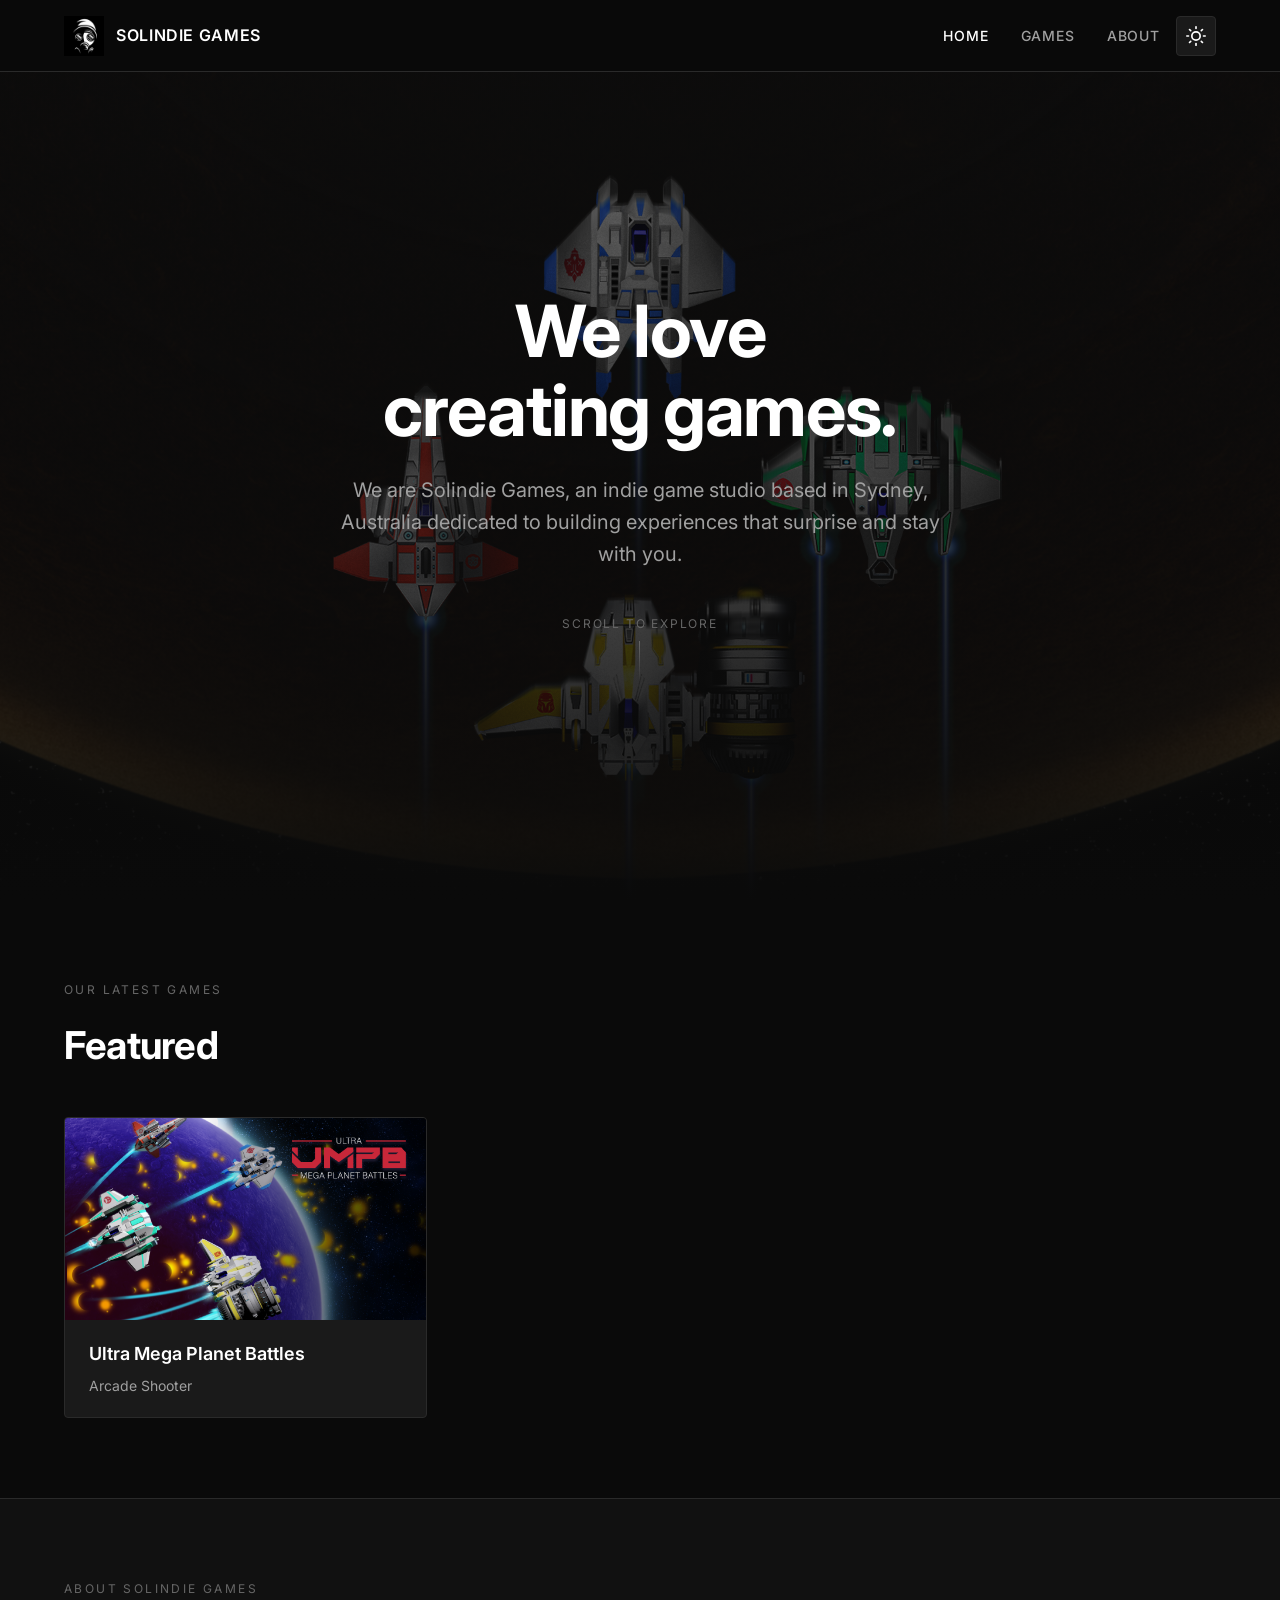
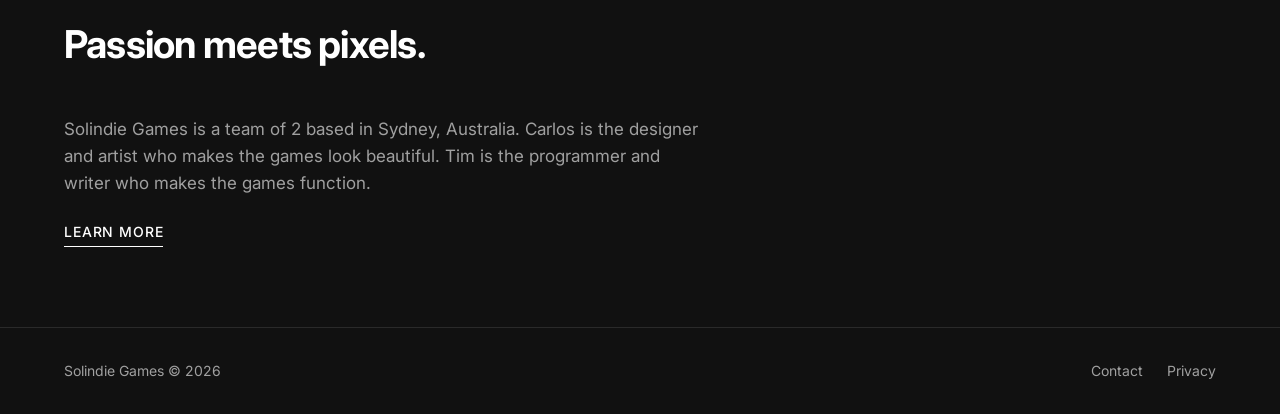
==== index.html @ 73106e8d "Initial commit" ====
<!DOCTYPE html>
<html lang="en">
<head>
  <meta charset="UTF-8">
  <meta name="viewport" content="width=device-width, initial-scale=1.0">
  <title>Solindie Games</title>
  <meta name="description" content="Solindie Games — an indie game studio crafting memorable experiences.">
  <link rel="icon" href="assets/logo/mask_only.png" type="image/png">
  <link rel="preconnect" href="https://fonts.googleapis.com">
  <link rel="preconnect" href="https://fonts.gstatic.com" crossorigin>
  <link href="https://fonts.googleapis.com/css2?family=Inter:wght@400;500;600;700&display=swap" rel="stylesheet">
  <script>
    (function () {
      if (localStorage.getItem("theme") === "light") {
        document.documentElement.setAttribute("data-theme", "light");
      }
    })();
  </script>
  <link rel="stylesheet" href="css/styles.css">
</head>
<body>
  <header class="site-header">
    <div class="container header-inner">
      <a href="index.html" class="logo-link">
        <img src="assets/logo/mask_only.png" alt="Solindie Games" class="logo-img">
        <span class="logo-text">Solindie Games</span>
      </a>
      <div class="header-actions">
      <nav class="site-nav">
        <a href="index.html" class="nav-link active">Home</a>
        <a href="games.html" class="nav-link">Games</a>
        <a href="about.html" class="nav-link">About</a>
      </nav>
      <button class="theme-toggle" type="button" aria-label="Switch to light theme" title="Switch to light theme">
        <svg class="theme-icon theme-icon-sun" xmlns="http://www.w3.org/2000/svg" width="20" height="20" viewBox="0 0 24 24" fill="none" stroke="currentColor" stroke-width="2" stroke-linecap="round" stroke-linejoin="round" aria-hidden="true">
          <circle cx="12" cy="12" r="5"></circle>
          <line x1="12" y1="1" x2="12" y2="3"></line>
          <line x1="12" y1="21" x2="12" y2="23"></line>
          <line x1="4.22" y1="4.22" x2="5.64" y2="5.64"></line>
          <line x1="18.36" y1="18.36" x2="19.78" y2="19.78"></line>
          <line x1="1" y1="12" x2="3" y2="12"></line>
          <line x1="21" y1="12" x2="23" y2="12"></line>
          <line x1="4.22" y1="19.78" x2="5.64" y2="18.36"></line>
          <line x1="18.36" y1="5.64" x2="19.78" y2="4.22"></line>
        </svg>
        <svg class="theme-icon theme-icon-moon" xmlns="http://www.w3.org/2000/svg" width="20" height="20" viewBox="0 0 24 24" fill="none" stroke="currentColor" stroke-width="2" stroke-linecap="round" stroke-linejoin="round" aria-hidden="true" hidden>
          <path d="M21 12.79A9 9 0 1 1 11.21 3 7 7 0 0 0 21 12.79z"></path>
        </svg>
      </button>
      <button class="nav-toggle" aria-label="Toggle navigation" aria-expanded="false">
        <span></span>
        <span></span>
        <span></span>
      </button>
      </div>
    </div>
  </header>

  <main>
    <section class="hero">
      <div class="hero-bg" style="background-image: url('assets/umpb/Libraryhero.png');"></div>
      <div class="hero-overlay"></div>
      <div class="hero-content">
        <h1 class="hero-title">We love<br>creating games.</h1>
        <p class="hero-subtitle">We are Solindie Games, an indie game studio based in Sydney, Australia dedicated to building experiences that surprise and stay with you.</p>
        <span class="scroll-cue">Scroll to explore</span>
      </div>
    </section>

    <section class="section">
      <div class="container">
        <p class="section-label">Our latest games</p>
        <h2 class="section-title">Featured</h2>
        <div class="games-grid">
          <a href="games.html" class="game-card">
            <div class="game-card-image">
              <img src="assets/umpb/MainCapsule.png" alt="UMPB">
            </div>
            <div class="game-card-body">
              <h3 class="game-card-title">Ultra Mega Planet Battles</h3>
              <p class="game-card-genre">Arcade Shooter</p>
            </div>
          </a>
        </div>
      </div>
    </section>

    <hr class="section-divider">

    <section class="section section-alt">
      <div class="container">
        <p class="section-label">About Solindie Games</p>
        <h2 class="section-title">Passion meets pixels.</h2>
        <p class="teaser-text">Solindie Games is a team of 2 based in Sydney, Australia. Carlos is the designer and artist who makes the games look beautiful. Tim is the programmer and writer who makes the games function.</p>
        <a href="about.html" class="text-link">Learn more</a>
      </div>
    </section>
  </main>

  <footer class="site-footer">
    <div class="container footer-inner">
      <p class="footer-copy">Solindie Games &copy; 2026</p>
      <div class="footer-links">
        <a href="about.html#contact">Contact</a>
        <a href="privacy.html">Privacy</a>
      </div>
    </div>
  </footer>

  <script src="js/main.js"></script>
</body>
</html>
---- css/styles.css ----
:root {
  --bg-primary: #0a0a0a;
  --bg-secondary: #111111;
  --bg-elevated: #1a1a1a;
  --text-primary: #ffffff;
  --text-secondary: #a0a0a0;
  --text-muted: #666666;
  --border: #2a2a2a;
  --accent: #ffffff;
  --header-bg: rgba(10, 10, 10, 0.92);
  --hero-overlay-start: rgba(10, 10, 10, 0.55);
  --hero-overlay-mid: rgba(10, 10, 10, 0.75);
  --lightbox-backdrop: rgba(0, 0, 0, 0.9);
  --mobile-nav-bg: rgba(10, 10, 10, 0.98);
  --max-width: 1200px;
  --nav-height: 72px;
  --transition: 0.25s ease;
}

[data-theme="light"] {
  --bg-primary: #f5f5f5;
  --bg-secondary: #ffffff;
  --bg-elevated: #eeeeee;
  --text-primary: #111111;
  --text-secondary: #555555;
  --text-muted: #888888;
  --border: #dddddd;
  --accent: #111111;
  --header-bg: rgba(255, 255, 255, 0.92);
  --hero-overlay-start: rgba(245, 245, 245, 0.55);
  --hero-overlay-mid: rgba(245, 245, 245, 0.75);
  --lightbox-backdrop: rgba(0, 0, 0, 0.75);
  --mobile-nav-bg: rgba(255, 255, 255, 0.98);
}

*,
*::before,
*::after {
  box-sizing: border-box;
  margin: 0;
  padding: 0;
}

html {
  scroll-behavior: smooth;
}

body {
  font-family: "Inter", "Segoe UI", system-ui, -apple-system, sans-serif;
  background: var(--bg-primary);
  color: var(--text-primary);
  line-height: 1.6;
  min-height: 100vh;
  display: flex;
  flex-direction: column;
}

img {
  max-width: 100%;
  height: auto;
  display: block;
}

a {
  color: inherit;
  text-decoration: none;
}

ul {
  list-style: none;
}

main {
  flex: 1;
}

.container {
  width: 100%;
  max-width: var(--max-width);
  margin: 0 auto;
  padding: 0 1.5rem;
}

/* Header */

.site-header {
  position: sticky;
  top: 0;
  z-index: 100;
  height: var(--nav-height);
  background: var(--header-bg);
  backdrop-filter: blur(12px);
  border-bottom: 1px solid var(--border);
}

.header-inner {
  display: flex;
  align-items: center;
  justify-content: space-between;
  height: var(--nav-height);
}

.logo-link {
  display: flex;
  align-items: center;
  gap: 0.75rem;
}

.logo-img {
  height: 40px;
  width: auto;
}

.logo-text {
  font-size: 1rem;
  font-weight: 600;
  letter-spacing: 0.04em;
  text-transform: uppercase;
}

.site-nav {
  display: flex;
  align-items: center;
  gap: 2rem;
}

.header-actions {
  display: flex;
  align-items: center;
  gap: 1rem;
}

.theme-toggle {
  display: inline-flex;
  align-items: center;
  justify-content: center;
  width: 40px;
  height: 40px;
  padding: 0;
  border: 1px solid var(--border);
  border-radius: 4px;
  background: var(--bg-elevated);
  color: var(--text-primary);
  cursor: pointer;
  transition: border-color var(--transition), background var(--transition);
}

.theme-toggle:hover {
  border-color: #555;
}

.theme-toggle:focus-visible {
  outline: 2px solid var(--text-primary);
  outline-offset: 2px;
}

.theme-icon {
  display: block;
}

.theme-icon-moon {
  display: none;
}

[data-theme="light"] .theme-icon-sun {
  display: none;
}

[data-theme="light"] .theme-icon-moon {
  display: block;
}

.nav-link {
  font-size: 0.875rem;
  font-weight: 500;
  letter-spacing: 0.06em;
  text-transform: uppercase;
  color: var(--text-secondary);
  transition: color var(--transition);
}

.nav-link:hover,
.nav-link.active {
  color: var(--text-primary);
}

.nav-toggle {
  display: none;
  flex-direction: column;
  justify-content: center;
  gap: 5px;
  width: 32px;
  height: 32px;
  background: none;
  border: none;
  cursor: pointer;
  padding: 4px;
}

.nav-toggle span {
  display: block;
  width: 100%;
  height: 2px;
  background: var(--text-primary);
  transition: transform var(--transition), opacity var(--transition);
}

.nav-toggle[aria-expanded="true"] span:nth-child(1) {
  transform: translateY(7px) rotate(45deg);
}

.nav-toggle[aria-expanded="true"] span:nth-child(2) {
  opacity: 0;
}

.nav-toggle[aria-expanded="true"] span:nth-child(3) {
  transform: translateY(-7px) rotate(-45deg);
}

/* Hero */

.hero {
  position: relative;
  min-height: calc(100vh - var(--nav-height));
  display: flex;
  align-items: center;
  justify-content: center;
  text-align: center;
  overflow: hidden;
}

.hero-bg {
  position: absolute;
  inset: 0;
  background-size: cover;
  background-position: center;
  background-repeat: no-repeat;
}

.hero-overlay {
  position: absolute;
  inset: 0;
  background: linear-gradient(
    to bottom,
    var(--hero-overlay-start) 0%,
    var(--hero-overlay-mid) 60%,
    var(--bg-primary) 100%
  );
}

.hero-content {
  position: relative;
  z-index: 1;
  padding: 4rem 1.5rem;
  max-width: 900px;
}

.hero-title {
  font-size: clamp(2.5rem, 6vw, 4.5rem);
  font-weight: 700;
  line-height: 1.1;
  letter-spacing: -0.02em;
  margin-bottom: 1.5rem;
}

.hero-subtitle {
  font-size: clamp(1rem, 2vw, 1.25rem);
  color: var(--text-secondary);
  font-weight: 400;
  max-width: 600px;
  margin: 0 auto 2.5rem;
}

.scroll-cue {
  display: inline-flex;
  flex-direction: column;
  align-items: center;
  gap: 0.5rem;
  font-size: 0.75rem;
  letter-spacing: 0.15em;
  text-transform: uppercase;
  color: var(--text-muted);
  animation: bounce 2s infinite;
}

.scroll-cue::after {
  content: "";
  width: 1px;
  height: 40px;
  background: linear-gradient(to bottom, var(--text-muted), transparent);
}

@keyframes bounce {
  0%, 100% { transform: translateY(0); }
  50% { transform: translateY(6px); }
}

/* Page hero (inner pages) */

.page-hero {
  padding: 5rem 0 3rem;
  text-align: center;
  background: var(--bg-secondary);
  border-bottom: 1px solid var(--border);
}

.page-hero-title {
  font-size: clamp(2rem, 4vw, 3rem);
  font-weight: 700;
  letter-spacing: -0.02em;
  margin-bottom: 0.75rem;
}

.page-hero-subtitle {
  color: var(--text-secondary);
  font-size: 1.125rem;
  max-width: 560px;
  margin: 0 auto;
}

/* Sections */

.section {
  padding: 5rem 0;
}

.section-alt {
  background: var(--bg-secondary);
}

.section-label {
  font-size: 0.75rem;
  letter-spacing: 0.2em;
  text-transform: uppercase;
  color: var(--text-muted);
  margin-bottom: 1rem;
}

.section-title {
  font-size: clamp(1.75rem, 3vw, 2.5rem);
  font-weight: 700;
  letter-spacing: -0.02em;
  margin-bottom: 2.5rem;
}

.section-divider {
  border: none;
  border-top: 1px solid var(--border);
  margin: 0;
}

/* Game cards */

.games-grid {
  display: grid;
  grid-template-columns: repeat(auto-fill, minmax(280px, 1fr));
  gap: 2rem;
}

.game-card {
  display: block;
  background: var(--bg-elevated);
  border: 1px solid var(--border);
  border-radius: 4px;
  overflow: hidden;
  transition: transform var(--transition), border-color var(--transition);
}

.game-card:hover {
  transform: translateY(-4px);
  border-color: #444;
}

.game-card-image {
  aspect-ratio: 16 / 9;
  overflow: hidden;
  background: var(--bg-primary);
}

.game-card-image img {
  width: 100%;
  height: 100%;
  object-fit: cover;
  transition: transform 0.4s ease;
}

.game-card:hover .game-card-image img {
  transform: scale(1.03);
}

.game-card-body {
  padding: 1.25rem 1.5rem;
}

.game-card-title {
  font-size: 1.125rem;
  font-weight: 600;
  margin-bottom: 0.35rem;
}

.game-card-genre {
  font-size: 0.875rem;
  color: var(--text-secondary);
}

/* About blocks */

.about-grid {
  display: grid;
  grid-template-columns: 1fr 1fr;
  gap: 4rem;
  align-items: center;
}

.about-block h3 {
  font-size: 1.5rem;
  font-weight: 600;
  margin-bottom: 1rem;
}

.about-block p {
  color: var(--text-secondary);
  margin-bottom: 1rem;
}

.about-block p:last-child {
  margin-bottom: 0;
}

.contact-links {
  display: flex;
  flex-direction: column;
  gap: 1rem;
  margin-top: 1.5rem;
}

.contact-link {
  display: inline-flex;
  align-items: center;
  gap: 1rem;
  padding: 1rem 1.25rem;
  border: 1px solid var(--border);
  border-radius: 4px;
  background: var(--bg-elevated);
  color: var(--text-primary);
  transition: border-color var(--transition), transform var(--transition);
}

.contact-link:hover {
  border-color: #555;
  transform: translateY(-2px);
}

.contact-link-icon {
  display: flex;
  align-items: center;
  justify-content: center;
  width: 40px;
  height: 40px;
  flex-shrink: 0;
  border-radius: 4px;
  background: var(--bg-primary);
}

.contact-link-icon svg {
  width: 22px;
  height: 22px;
  fill: currentColor;
}

.contact-link-label {
  font-size: 0.9375rem;
  color: var(--text-secondary);
}

.contact-link:hover .contact-link-label {
  color: var(--text-primary);
}

.about-image {
  border-radius: 4px;
  border: 1px solid var(--border);
}

.text-link {
  display: inline-block;
  margin-top: 1.5rem;
  font-size: 0.875rem;
  font-weight: 500;
  letter-spacing: 0.06em;
  text-transform: uppercase;
  color: var(--text-primary);
  border-bottom: 1px solid var(--text-primary);
  padding-bottom: 2px;
  transition: opacity var(--transition);
}

.text-link:hover {
  opacity: 0.7;
}

/* Game detail */

.game-feature {
  display: grid;
  grid-template-columns: auto 1fr;
  gap: 3rem;
  align-items: start;
}

.gallery + .game-feature {
  margin-top: 4rem;
  padding-top: 4rem;
  border-top: 1px solid var(--border);
}

.game-feature-image {
  width: fit-content;
  max-width: 100%;
  border-radius: 4px;
  border: 1px solid var(--border);
  overflow: hidden;
  background: var(--bg-primary);
}

.game-feature-image img {
  width: auto;
  height: auto;
  max-width: 100%;
  display: block;
}

.game-feature-content h2 {
  font-size: 2rem;
  font-weight: 700;
  margin-bottom: 0.5rem;
}

.game-tags {
  display: flex;
  flex-wrap: wrap;
  gap: 0.5rem;
  margin-bottom: 1.5rem;
}

.tag {
  font-size: 0.75rem;
  letter-spacing: 0.06em;
  text-transform: uppercase;
  padding: 0.35rem 0.75rem;
  border: 1px solid var(--border);
  border-radius: 2px;
  color: var(--text-secondary);
}

.tag-link {
  transition: color var(--transition), border-color var(--transition), background var(--transition);
}

.tag-link:hover {
  color: var(--text-primary);
  border-color: #555;
  background: var(--bg-elevated);
}

.game-feature-content p {
  color: var(--text-secondary);
  margin-bottom: 1rem;
}

.store-links {
  display: flex;
  flex-wrap: wrap;
  align-items: center;
  gap: 1.25rem;
  margin-top: 2rem;
}

.store-link {
  display: inline-flex;
  align-items: center;
  justify-content: center;
  height: 96px;
  padding: 1rem 1.5rem;
  border: 1px solid var(--border);
  border-radius: 4px;
  background: var(--bg-elevated);
  transition: border-color var(--transition), opacity var(--transition), transform var(--transition);
}

.store-link:hover {
  border-color: #555;
  opacity: 0.9;
  transform: translateY(-2px);
}

.store-link img {
  display: block;
  width: auto;
  height: 64px;
  max-width: 280px;
}

.store-link--google img {
  height: 80px;
  max-width: 400px;
}

.gallery {
  display: grid;
  grid-template-columns: repeat(auto-fill, minmax(240px, 1fr));
  gap: 1rem;
  margin-top: 3rem;
}

.gallery-item {
  display: block;
  width: 100%;
  padding: 0;
  border-radius: 4px;
  border: 1px solid var(--border);
  overflow: hidden;
  background: var(--bg-elevated);
  cursor: zoom-in;
  transition: border-color var(--transition), transform var(--transition);
}

.gallery-item:hover {
  border-color: #555;
  transform: translateY(-2px);
}

.gallery-item img {
  width: 100%;
  aspect-ratio: 16 / 9;
  object-fit: cover;
  pointer-events: none;
}

.lightbox {
  position: fixed;
  inset: 0;
  z-index: 200;
  display: flex;
  align-items: center;
  justify-content: center;
  padding: 1.5rem;
}

.lightbox[hidden] {
  display: none;
}

.lightbox-backdrop {
  position: absolute;
  inset: 0;
  border: none;
  background: var(--lightbox-backdrop);
  cursor: zoom-out;
}

.lightbox-dialog {
  position: relative;
  z-index: 1;
  max-width: min(1200px, 100%);
  max-height: calc(100vh - 3rem);
}

.lightbox-image {
  max-width: 100%;
  max-height: calc(100vh - 3rem);
  width: auto;
  height: auto;
  margin: 0 auto;
  border-radius: 4px;
}

.lightbox-close {
  position: absolute;
  top: -2.5rem;
  right: 0;
  width: 2rem;
  height: 2rem;
  border: none;
  background: none;
  color: var(--text-primary);
  font-size: 2rem;
  line-height: 1;
  cursor: pointer;
}

/* Legal pages */

.legal-content {
  max-width: 720px;
}

.legal-meta {
  color: var(--text-secondary);
  margin-bottom: 2.5rem;
  line-height: 1.8;
}

.legal-content h2 {
  font-size: 1.25rem;
  font-weight: 600;
  margin: 2rem 0 1rem;
}

.legal-content p {
  color: var(--text-secondary);
  margin-bottom: 1rem;
}

.legal-content ul {
  color: var(--text-secondary);
  margin: 0 0 1rem 1.25rem;
  list-style: disc;
}

.legal-content li {
  margin-bottom: 0.5rem;
}

.legal-content a {
  color: var(--text-primary);
  text-decoration: underline;
  text-underline-offset: 2px;
}

.legal-content a:hover {
  opacity: 0.8;
}

/* Teaser */

.teaser-text {
  color: var(--text-secondary);
  max-width: 640px;
  font-size: 1.0625rem;
  margin-bottom: 0;
}

/* Footer */

.site-footer {
  border-top: 1px solid var(--border);
  padding: 2rem 0;
  background: var(--bg-secondary);
}

.footer-inner {
  display: flex;
  align-items: center;
  justify-content: space-between;
  flex-wrap: wrap;
  gap: 1rem;
}

.footer-copy {
  font-size: 0.875rem;
  color: var(--text-secondary);
}

.footer-links {
  display: flex;
  gap: 1.5rem;
}

.footer-links a {
  font-size: 0.875rem;
  color: var(--text-secondary);
  transition: color var(--transition);
}

.footer-links a:hover {
  color: var(--text-primary);
}

/* Responsive */

@media (max-width: 768px) {
  .nav-toggle {
    display: flex;
  }

  .site-nav {
    position: fixed;
    top: var(--nav-height);
    left: 0;
    right: 0;
    flex-direction: column;
    align-items: flex-start;
    gap: 0;
    background: var(--mobile-nav-bg);
    border-bottom: 1px solid var(--border);
    padding: 1rem 1.5rem 1.5rem;
    transform: translateY(-100%);
    opacity: 0;
    pointer-events: none;
    transition: transform var(--transition), opacity var(--transition);
  }

  .site-nav.is-open {
    transform: translateY(0);
    opacity: 1;
    pointer-events: auto;
  }

  .nav-link {
    display: block;
    padding: 0.75rem 0;
    width: 100%;
  }

  .about-grid,
  .game-feature {
    grid-template-columns: 1fr;
    gap: 2rem;
  }

  .section {
    padding: 3.5rem 0;
  }

  .footer-inner {
    flex-direction: column;
    text-align: center;
  }
}
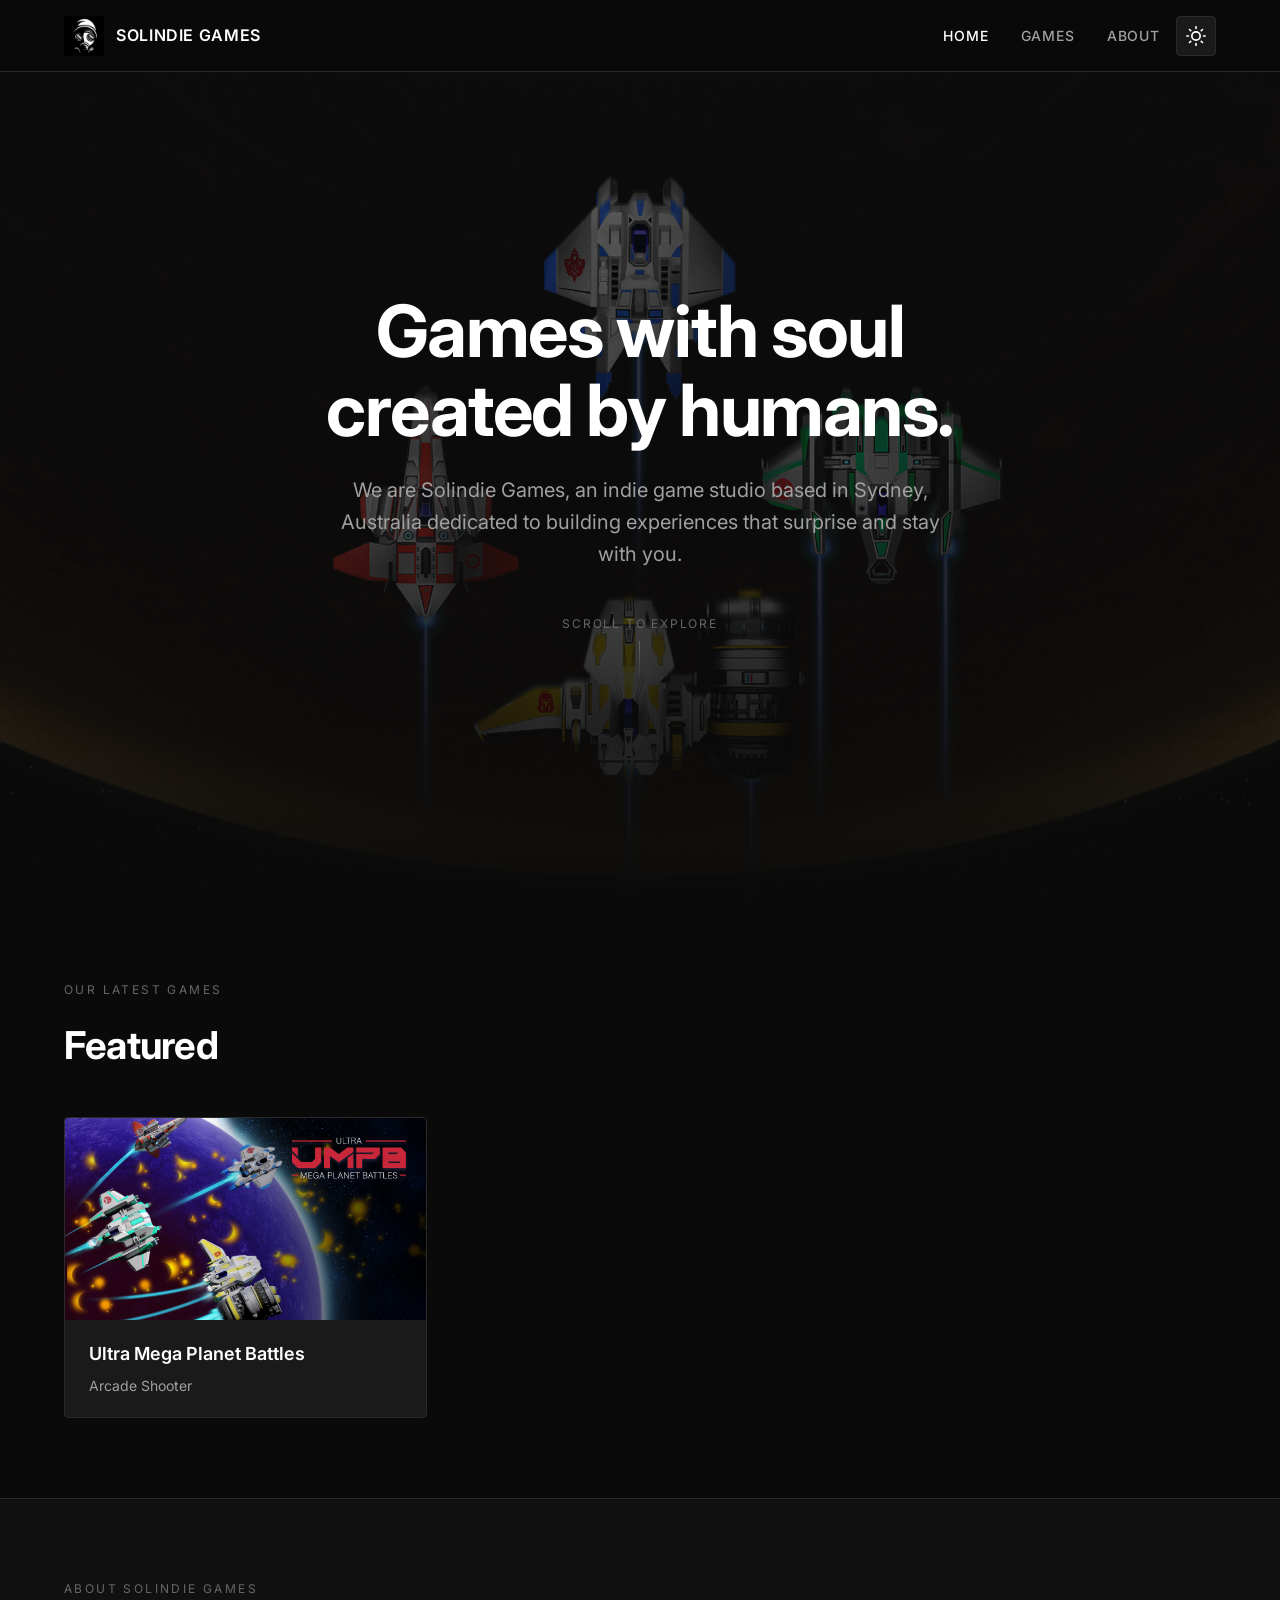
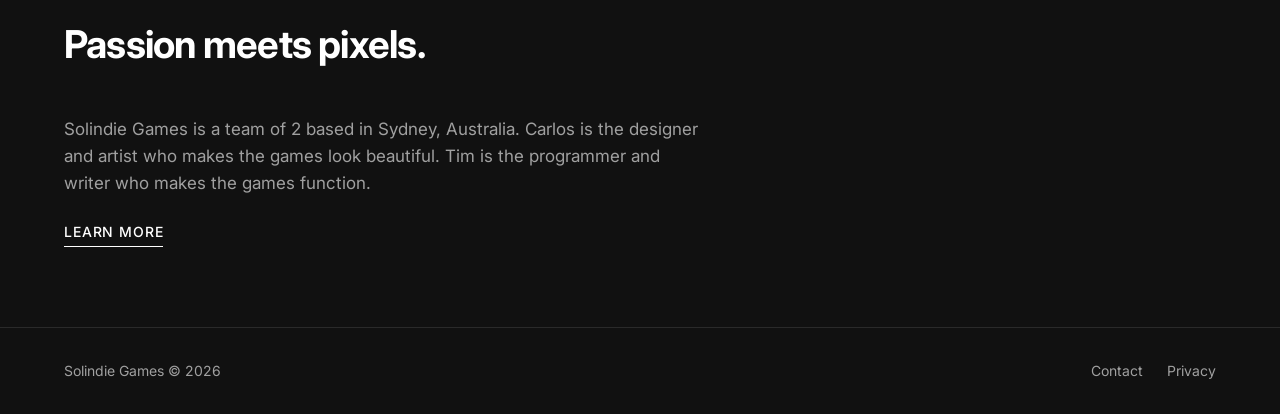
==== commit d2c85fbe: "Update index.html" ====
--- a/index.html
+++ b/index.html
@@ -61,7 +61,7 @@
       <div class="hero-bg" style="background-image: url('assets/umpb/Libraryhero.png');"></div>
       <div class="hero-overlay"></div>
       <div class="hero-content">
-        <h1 class="hero-title">We love<br>creating games.</h1>
+        <h1 class="hero-title">Games with soul<br>created by humans.</h1>
         <p class="hero-subtitle">We are Solindie Games, an indie game studio based in Sydney, Australia dedicated to building experiences that surprise and stay with you.</p>
         <span class="scroll-cue">Scroll to explore</span>
       </div>
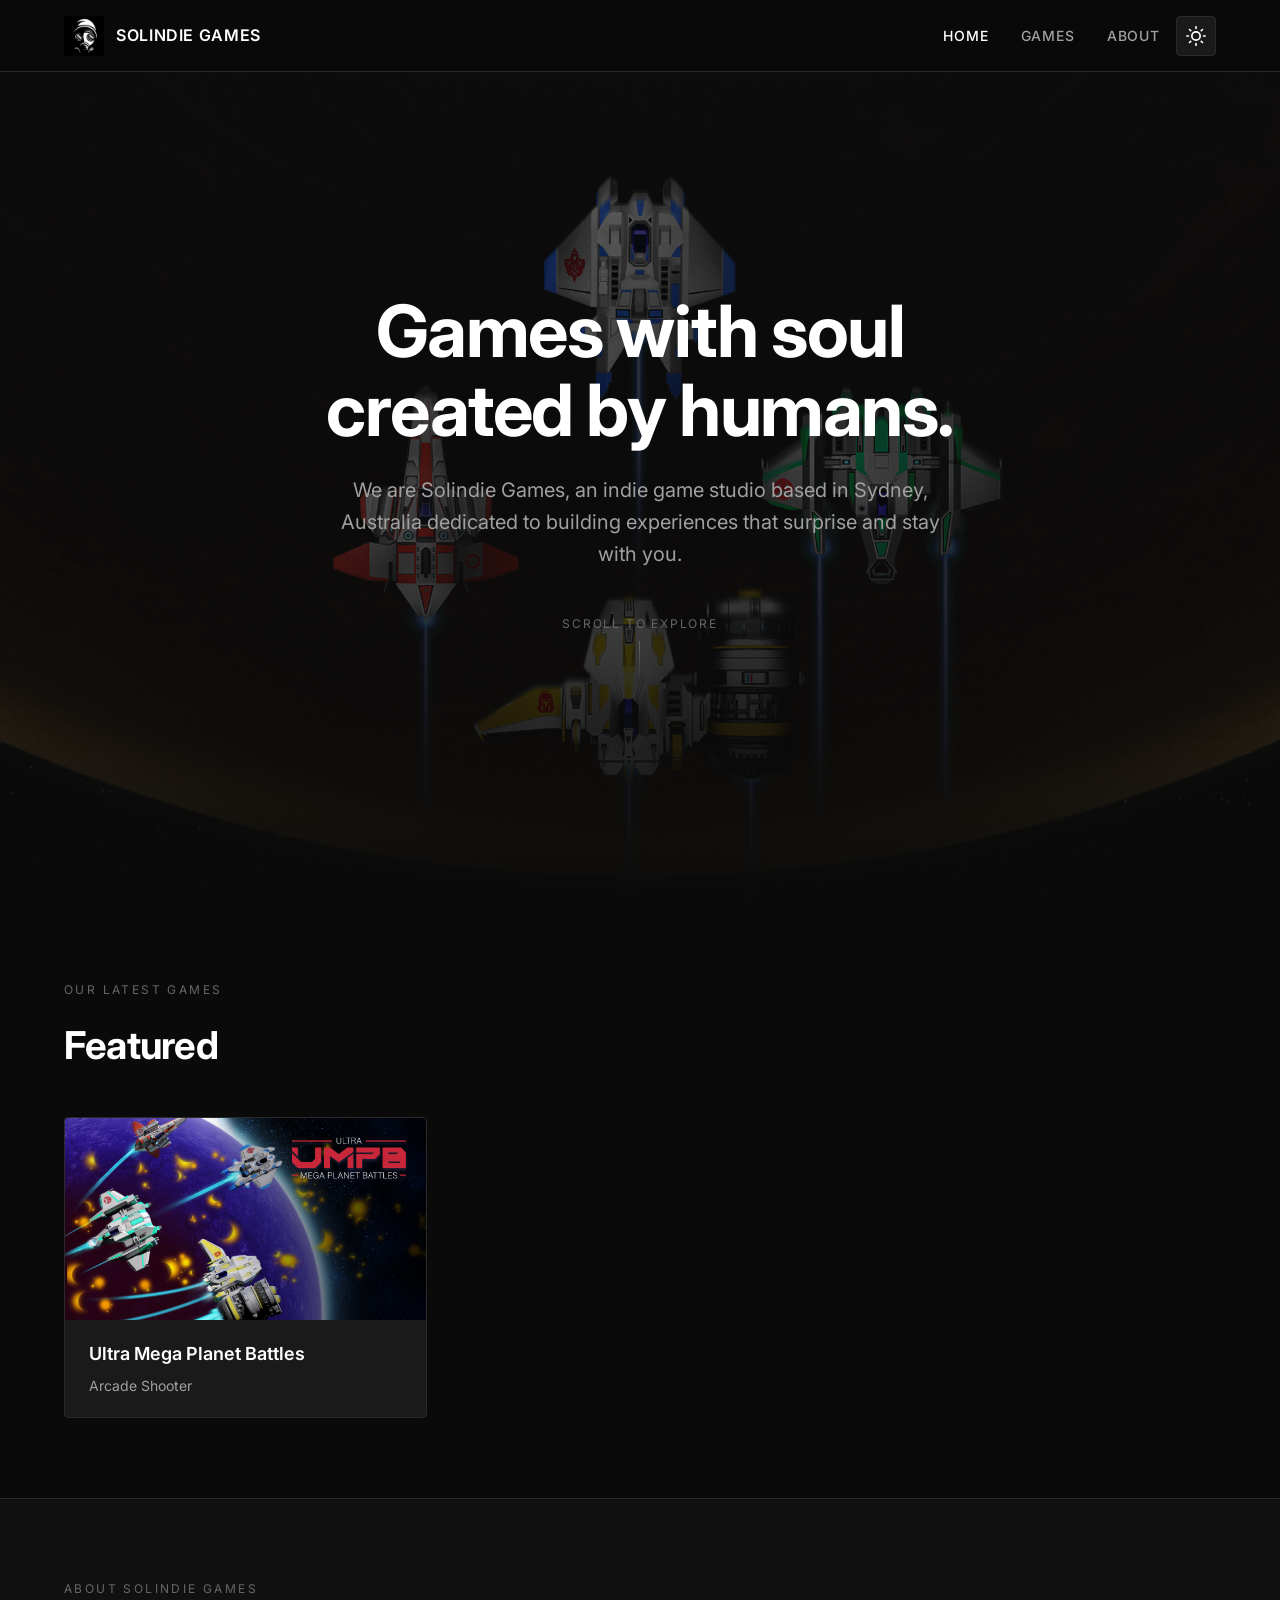
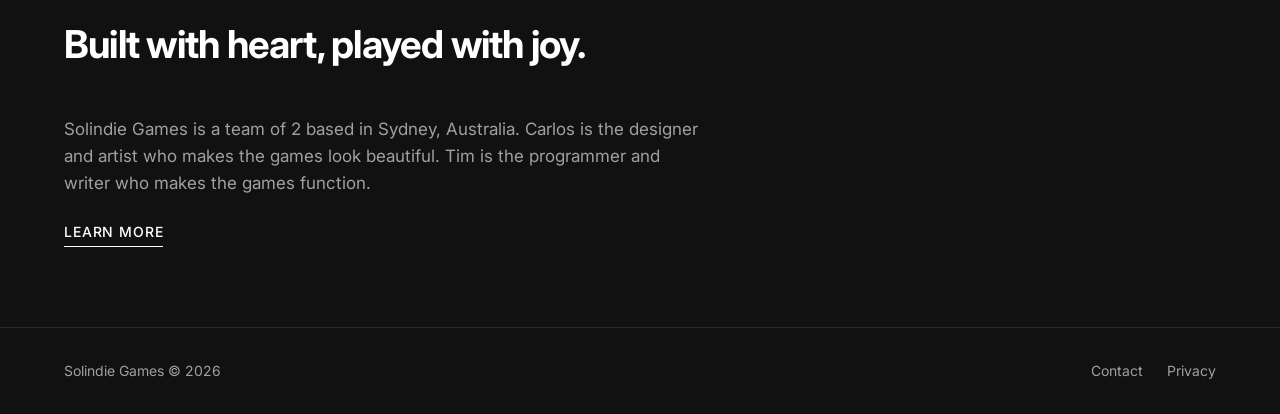
==== commit f5527d3b: "Change to about and index" ====
--- a/index.html
+++ b/index.html
@@ -90,7 +90,7 @@
     <section class="section section-alt">
       <div class="container">
         <p class="section-label">About Solindie Games</p>
-        <h2 class="section-title">Passion meets pixels.</h2>
+        <h2 class="section-title">Built with heart, played with joy.</h2>
         <p class="teaser-text">Solindie Games is a team of 2 based in Sydney, Australia. Carlos is the designer and artist who makes the games look beautiful. Tim is the programmer and writer who makes the games function.</p>
         <a href="about.html" class="text-link">Learn more</a>
       </div>
--- a/css/styles.css
+++ b/css/styles.css
@@ -523,6 +523,26 @@
   background: var(--bg-primary);
 }
 
+
+.lightbox-trigger {
+  display: block;
+  width: 100%;
+  padding: 0;
+  border: none;
+  background: none;
+  cursor: zoom-in;
+}
+
+.lightbox-trigger--preview {
+  width: 616px;
+  max-width: 100%;
+}
+
+.lightbox-trigger--preview img {
+  display: block;
+  width: 100%;
+  height: auto;
+}
 .game-feature-image img {
   width: auto;
   height: auto;
@@ -675,6 +695,38 @@
   border-radius: 4px;
 }
 
+
+.lightbox-prev,
+.lightbox-next {
+  position: absolute;
+  top: 50%;
+  transform: translateY(-50%);
+  z-index: 2;
+  width: 2.75rem;
+  height: 2.75rem;
+  border: 1px solid var(--border);
+  border-radius: 4px;
+  background: var(--bg-elevated);
+  color: var(--text-primary);
+  font-size: 1.25rem;
+  line-height: 1;
+  cursor: pointer;
+  transition: border-color var(--transition), background var(--transition);
+}
+
+.lightbox-prev:hover,
+.lightbox-next:hover {
+  border-color: #555;
+  background: var(--bg-secondary);
+}
+
+.lightbox-prev {
+  left: -3.5rem;
+}
+
+.lightbox-next {
+  right: -3.5rem;
+}
 .lightbox-close {
   position: absolute;
   top: -2.5rem;
@@ -780,6 +832,17 @@
 /* Responsive */
 
 @media (max-width: 768px) {
+  .lightbox-prev {
+    left: 0.5rem;
+  }
+
+  .lightbox-next {
+    right: 0.5rem;
+  }
+
+  .lightbox-dialog {
+    width: 100%;
+  }
   .nav-toggle {
     display: flex;
   }
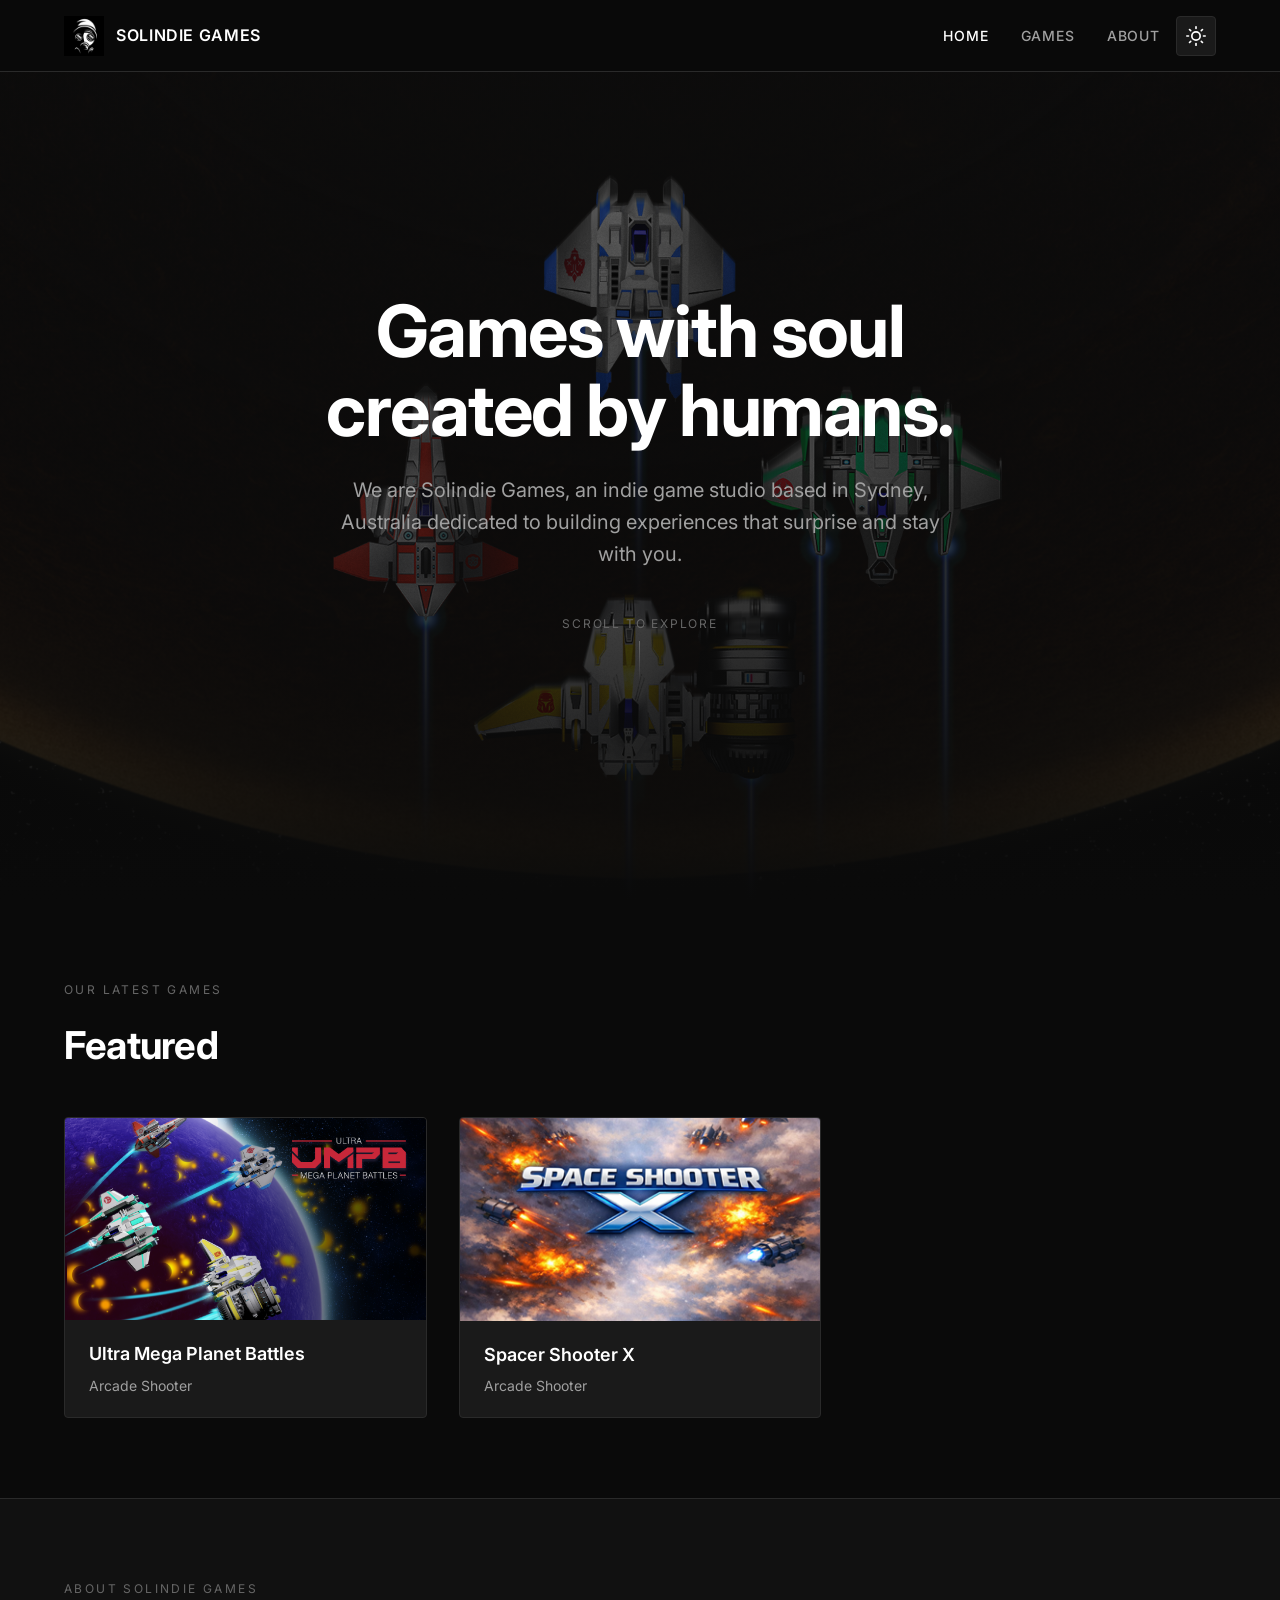
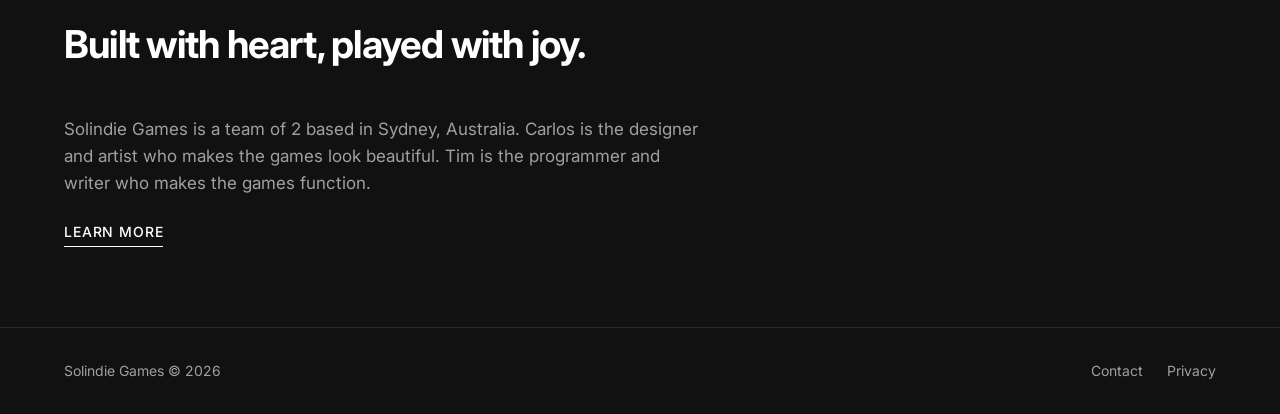
==== commit ce051231: "Added new Space Shooter X" ====
--- a/index.html
+++ b/index.html
@@ -81,6 +81,15 @@
               <p class="game-card-genre">Arcade Shooter</p>
             </div>
           </a>
+          <a href="games.html#spacer-shooter-x" class="game-card">
+            <div class="game-card-image">
+              <img src="assets/umpb/spaceshooterx.png" alt="Spacer Shooter X">
+            </div>
+            <div class="game-card-body">
+              <h3 class="game-card-title">Spacer Shooter X</h3>
+              <p class="game-card-genre">Arcade Shooter</p>
+            </div>
+          </a>
         </div>
       </div>
     </section>
--- a/css/styles.css
+++ b/css/styles.css
@@ -508,7 +508,20 @@
   align-items: start;
 }
 
-.gallery + .game-feature {
+.game-feature--reverse {
+  grid-template-columns: 1fr auto;
+}
+
+.game-feature--reverse .game-feature-content {
+  order: 1;
+}
+
+.game-feature--reverse .game-feature-image {
+  order: 2;
+}
+
+.gallery + .game-feature,
+.game-feature + .game-feature {
   margin-top: 4rem;
   padding-top: 4rem;
   border-top: 1px solid var(--border);
@@ -621,6 +634,67 @@
   max-width: 280px;
 }
 
+
+.play-button {
+  display: inline-block;
+  margin-top: 1.5rem;
+  padding: 0.875rem 1.5rem;
+  font-size: 0.875rem;
+  font-weight: 600;
+  letter-spacing: 0.06em;
+  text-transform: uppercase;
+  color: var(--text-primary);
+  background: var(--bg-elevated);
+  border: 1px solid var(--border);
+  border-radius: 4px;
+  transition: border-color var(--transition), background var(--transition), transform var(--transition);
+}
+
+.play-button:hover {
+  border-color: #555;
+  background: var(--bg-secondary);
+  transform: translateY(-2px);
+}
+
+.game-player-page {
+  overflow-x: auto;
+}
+
+.game-player .container.game-player-shell {
+  max-width: none;
+  width: fit-content;
+}
+
+.game-player .text-link {
+  margin-top: 0;
+  margin-bottom: 1.5rem;
+}
+
+.game-player-title {
+  font-size: clamp(1.75rem, 4vw, 2.5rem);
+  font-weight: 700;
+  letter-spacing: -0.02em;
+  margin-bottom: 1.5rem;
+}
+
+.game-frame {
+  position: relative;
+  width: 1920px;
+  height: 1080px;
+  flex-shrink: 0;
+  border: 1px solid var(--border);
+  border-radius: 4px;
+  overflow: hidden;
+  background: #000;
+}
+
+.game-frame iframe {
+  display: block;
+  width: 1920px;
+  height: 1080px;
+  border: 0;
+  overflow: hidden;
+}
 .store-link--google img {
   height: 80px;
   max-width: 400px;
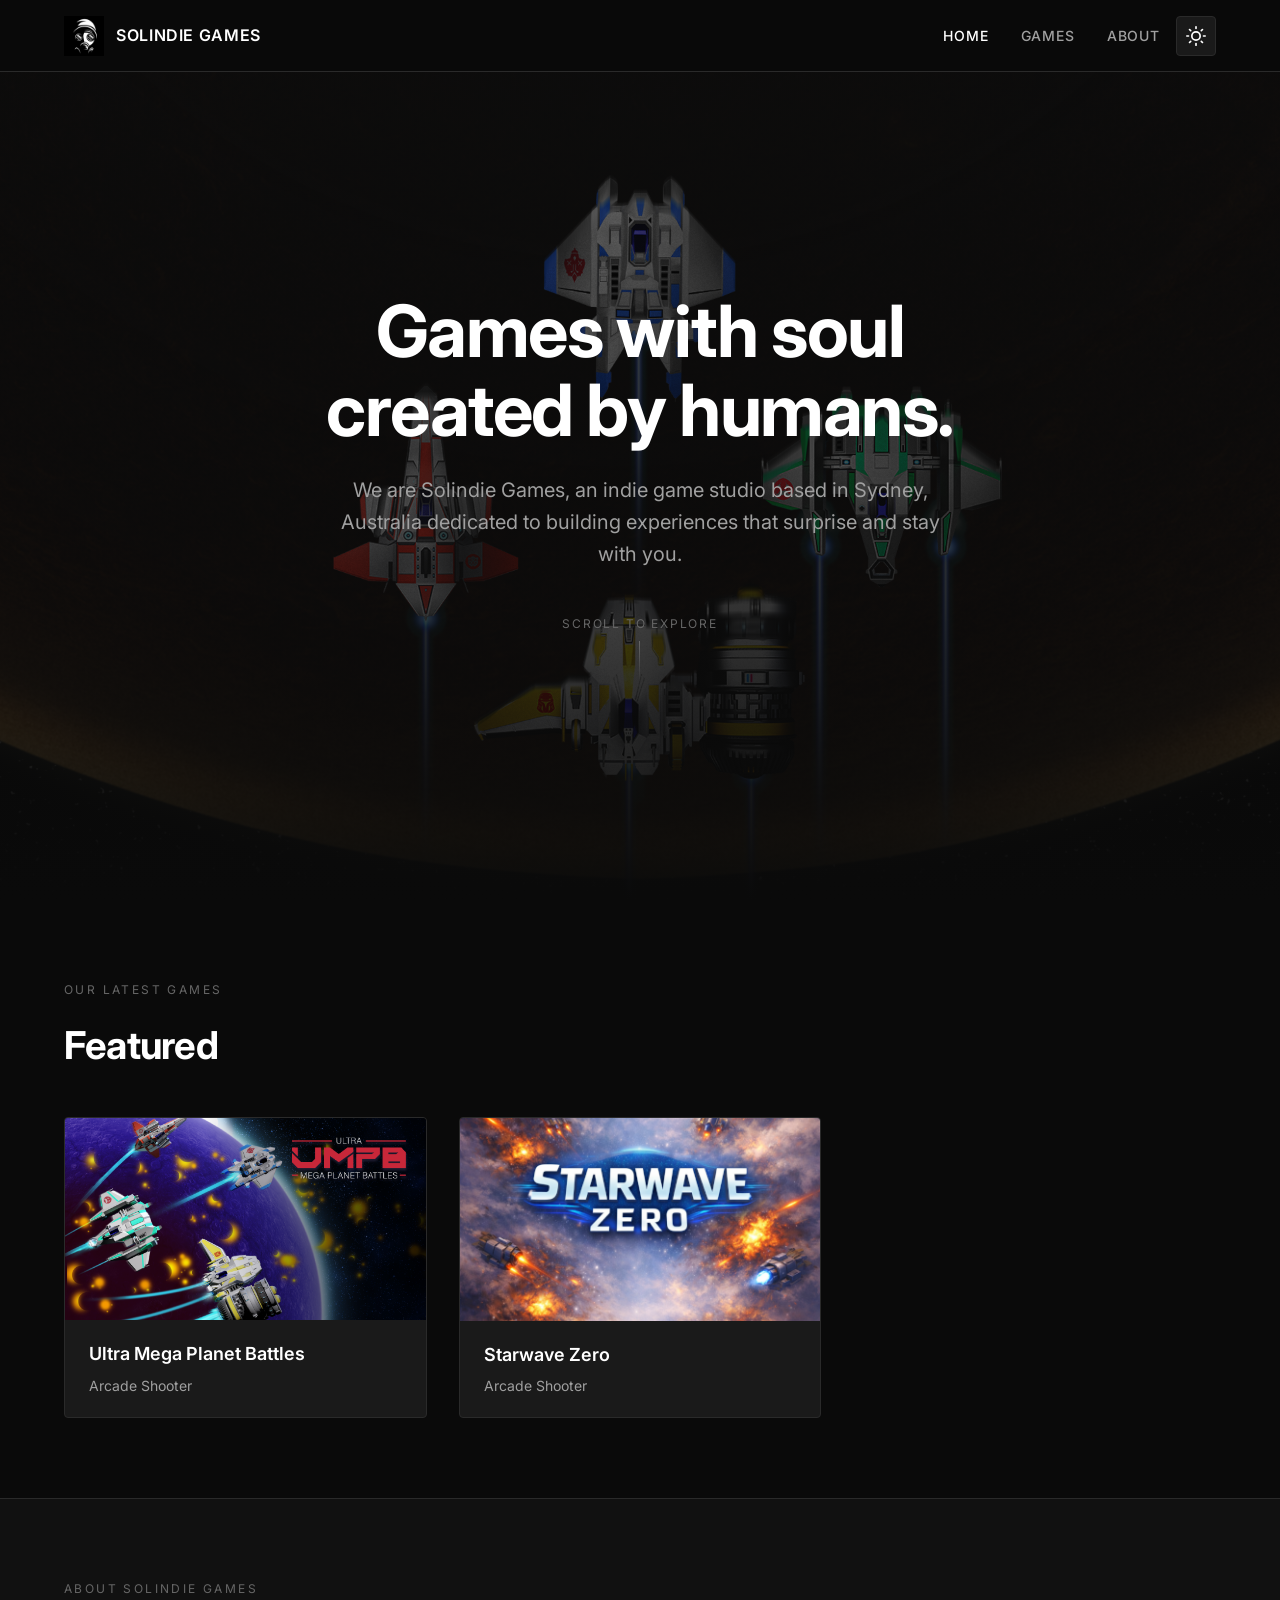
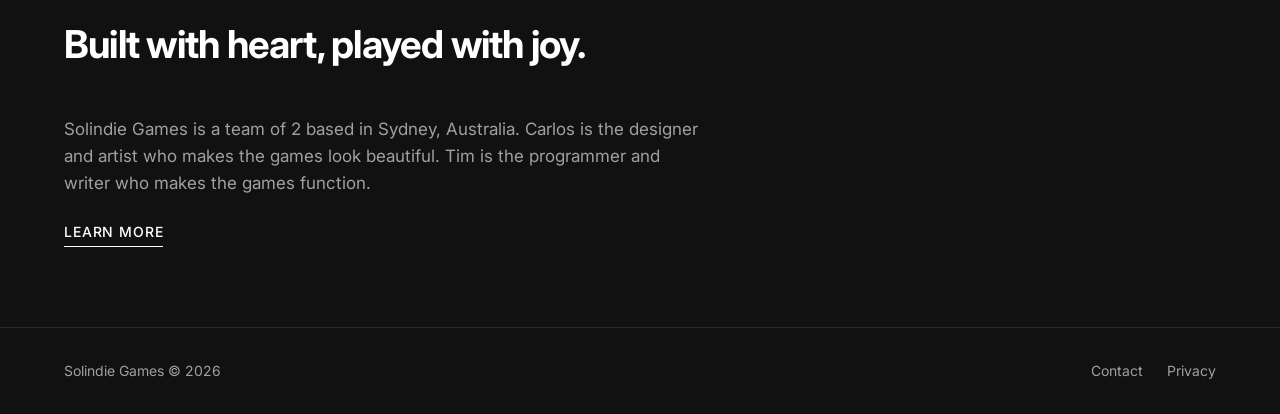
==== commit 5ac3000b: "Renamed Space Shooter X to Starwave Zero" ====
--- a/index.html
+++ b/index.html
@@ -81,12 +81,12 @@
               <p class="game-card-genre">Arcade Shooter</p>
             </div>
           </a>
-          <a href="games.html#spacer-shooter-x" class="game-card">
+          <a href="games.html#starwave-zero" class="game-card">
             <div class="game-card-image">
-              <img src="assets/umpb/spaceshooterx.png" alt="Spacer Shooter X">
+              <img src="assets/umpb/spaceshooterx.png" alt="Starwave Zero">
             </div>
             <div class="game-card-body">
-              <h3 class="game-card-title">Spacer Shooter X</h3>
+              <h3 class="game-card-title">Starwave Zero</h3>
               <p class="game-card-genre">Arcade Shooter</p>
             </div>
           </a>
--- a/css/styles.css
+++ b/css/styles.css
@@ -547,7 +547,7 @@
 }
 
 .lightbox-trigger--preview {
-  width: 616px;
+  width: 374px;
   max-width: 100%;
 }
 
@@ -555,6 +555,8 @@
   display: block;
   width: 100%;
   height: auto;
+  aspect-ratio: 1 / 1;
+  object-fit: cover;
 }
 .game-feature-image img {
   width: auto;
@@ -702,8 +704,8 @@
 
 .gallery {
   display: grid;
-  grid-template-columns: repeat(auto-fill, minmax(240px, 1fr));
-  gap: 1rem;
+  grid-template-columns: repeat(auto-fill, minmax(120px, 1fr));
+  gap: 0.5rem;
   margin-top: 3rem;
 }
 
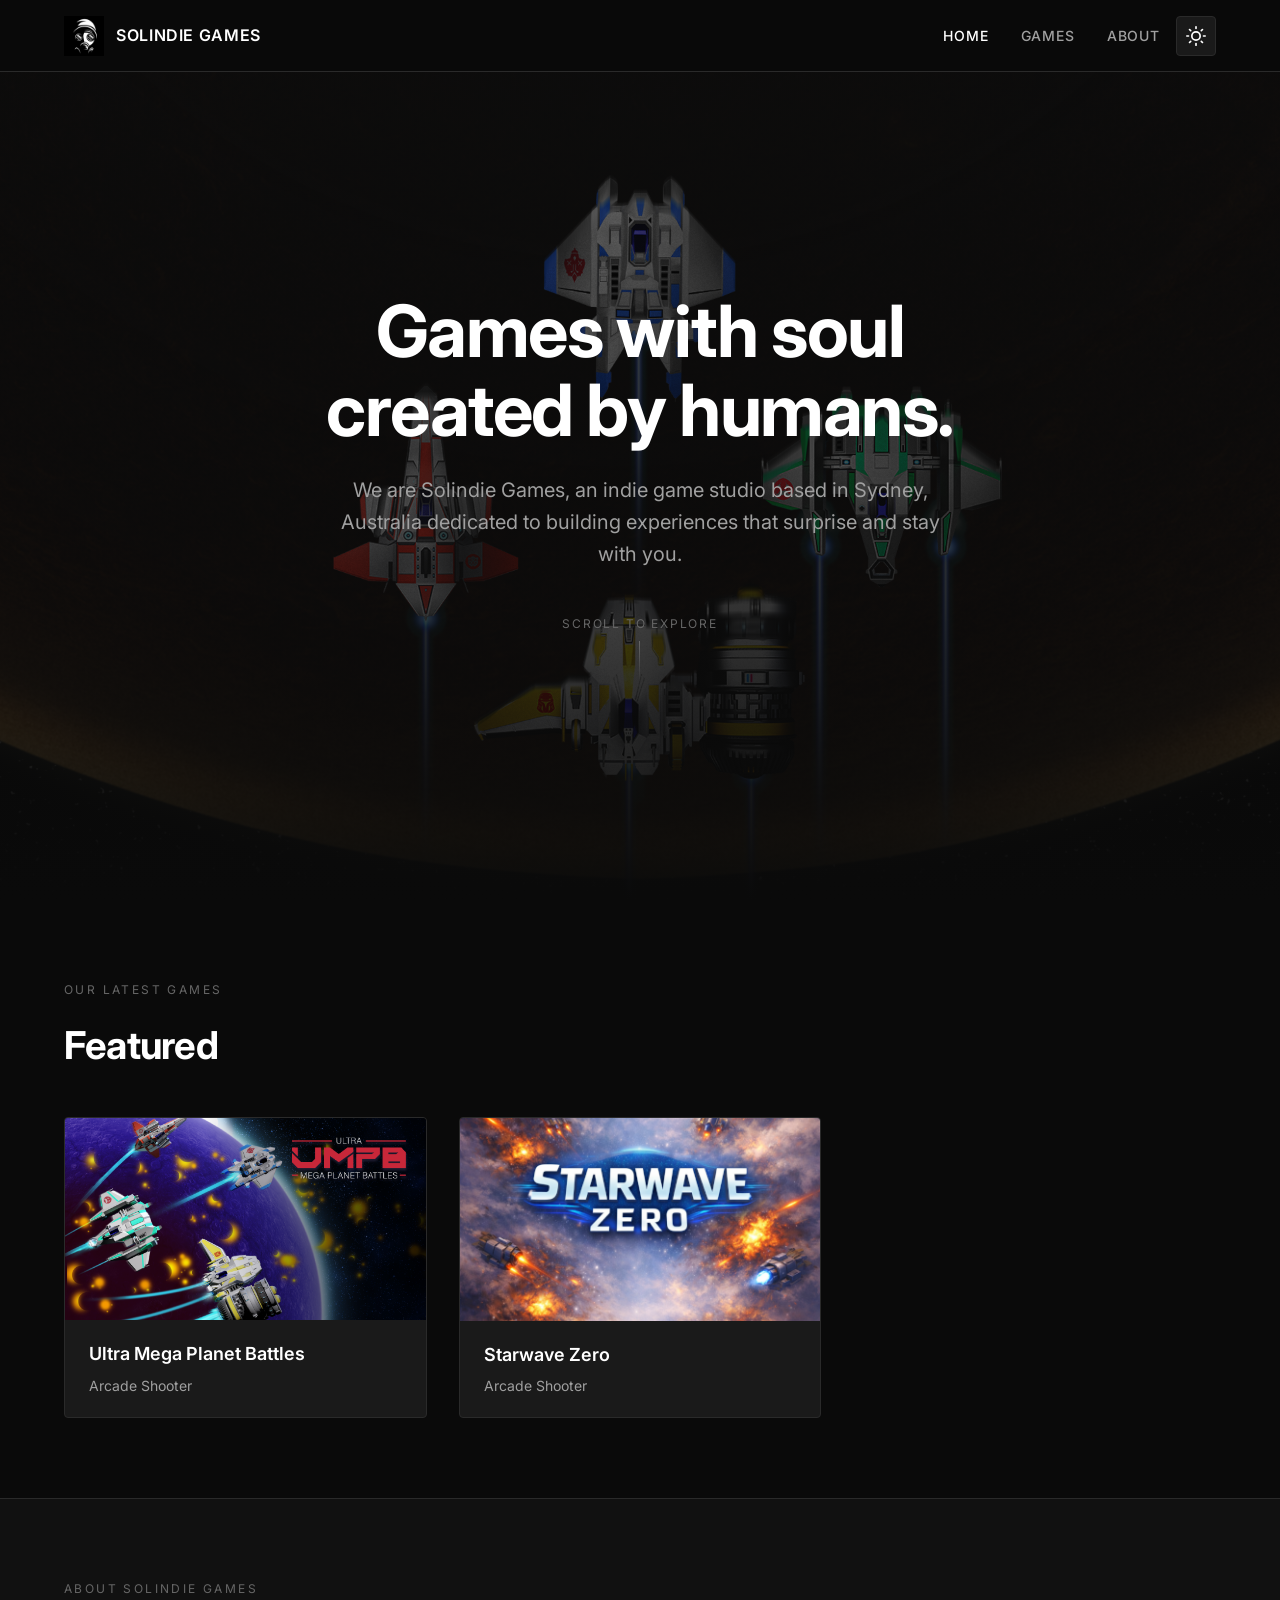
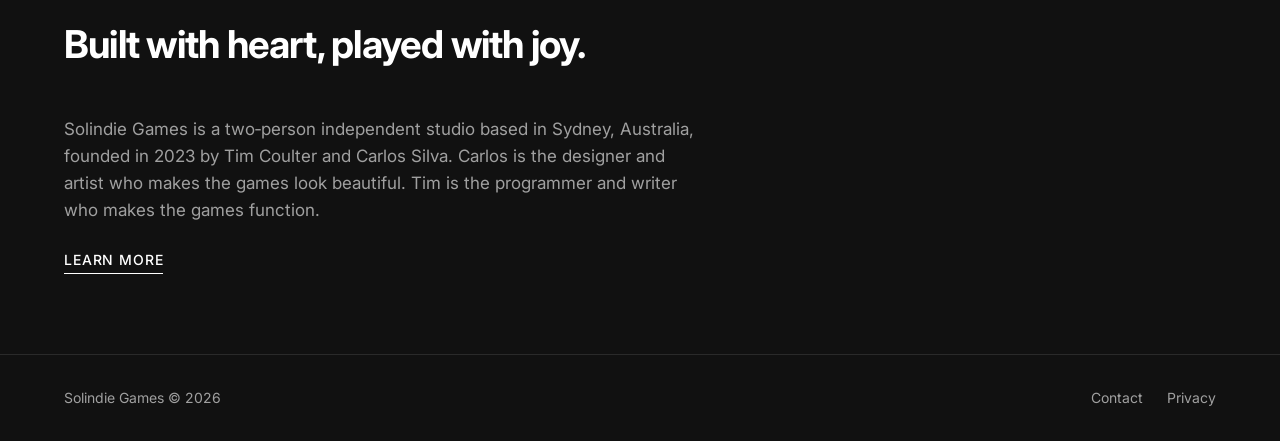
==== commit 38e50c51: "Small update to About blurb" ====
--- a/index.html
+++ b/index.html
@@ -100,7 +100,7 @@
       <div class="container">
         <p class="section-label">About Solindie Games</p>
         <h2 class="section-title">Built with heart, played with joy.</h2>
-        <p class="teaser-text">Solindie Games is a team of 2 based in Sydney, Australia. Carlos is the designer and artist who makes the games look beautiful. Tim is the programmer and writer who makes the games function.</p>
+        <p class="teaser-text">Solindie Games is a two‑person independent studio based in Sydney, Australia, founded in 2023 by Tim Coulter and Carlos Silva. Carlos is the designer and artist who makes the games look beautiful. Tim is the programmer and writer who makes the games function.</p>
         <a href="about.html" class="text-link">Learn more</a>
       </div>
     </section>
